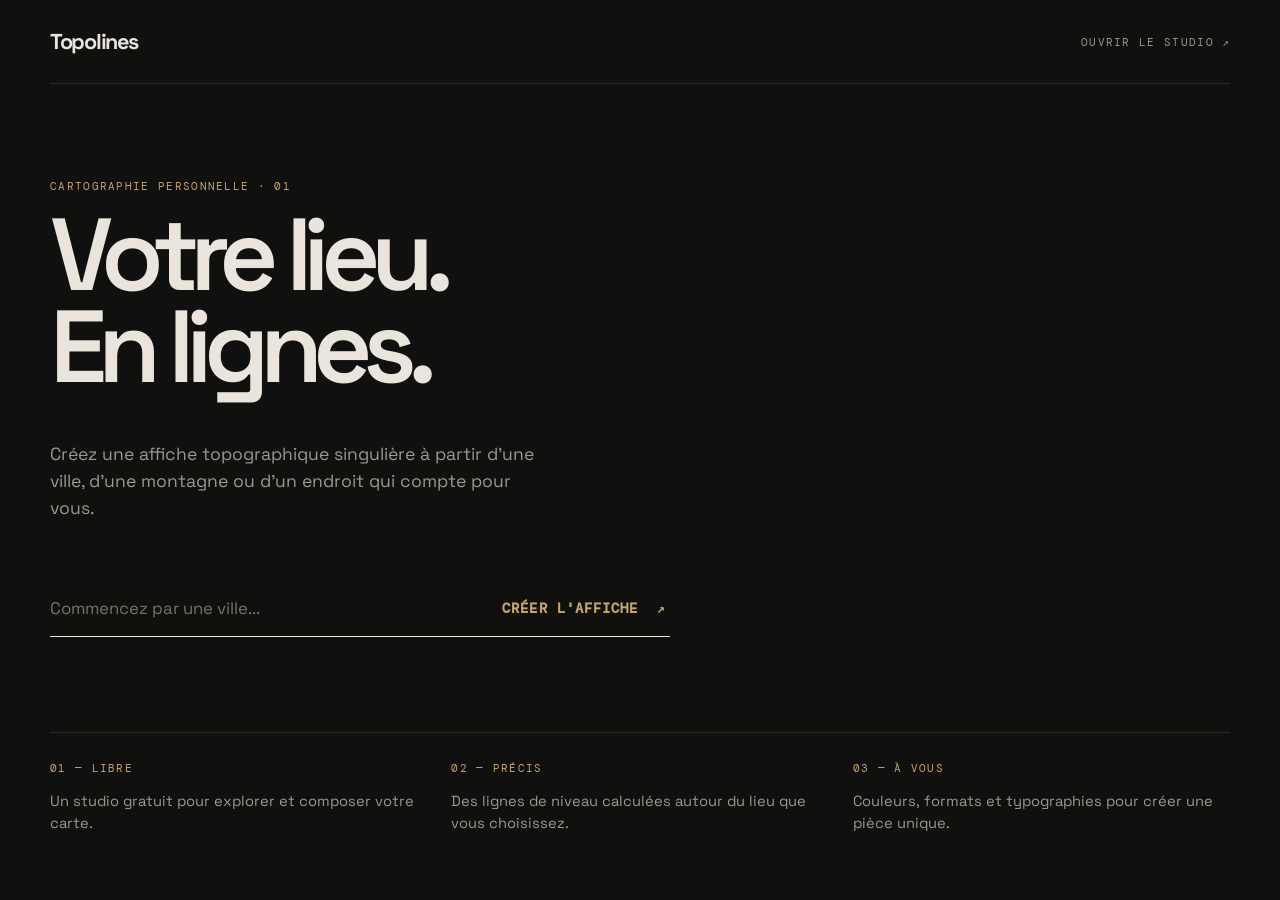
==== beta.html @ d88d8fa9 "Nouvelles fonctions, SEO Ajout de la fonction Routes et Fleuves pour de nouvelles cartes Ajout de c" ====
<!doctype html>
<html lang="fr">
<head>
    <meta charset="utf-8">
    <meta name="viewport" content="width=device-width, initial-scale=1">
    <title>Topolines — Créez une affiche topographique unique</title>
    <meta name="description" content="Créez gratuitement une affiche topographique personnalisée de votre ville, montagne ou lieu préféré avec Topolines.">
    <meta name="keywords" content="affiche topographique gratuite, carte topographique, lignes de niveau, poster montagne, Topolines">
    <meta name="robots" content="index, follow">
    <link rel="canonical" href="https://topolines.tech/beta.html">
    <meta property="og:type" content="website">
    <meta property="og:title" content="Topolines — Votre lieu, en lignes topographiques">
    <meta property="og:description" content="Transformez un lieu qui compte en affiche topographique éditoriale, gratuitement.">
    <meta property="og:url" content="https://topolines.tech/beta.html">
    <meta name="twitter:card" content="summary_large_image">
    <script type="application/ld+json">
    {
      "@context": "https://schema.org",
      "@type": "WebApplication",
      "name": "Topolines",
      "url": "https://topolines.tech/",
      "description": "Studio gratuit pour créer des affiches topographiques personnalisées.",
      "applicationCategory": "DesignApplication",
      "operatingSystem": "Any",
      "offers": { "@type": "Offer", "price": "0", "priceCurrency": "EUR" }
    }
    </script>
    <link rel="preconnect" href="https://fonts.googleapis.com">
    <link rel="preconnect" href="https://fonts.gstatic.com" crossorigin>
    <link href="https://fonts.googleapis.com/css2?family=DM+Mono:wght@400;500&family=Space+Grotesk:wght@400;500;600;700&display=swap" rel="stylesheet">
    <style>
        :root { color-scheme: dark; --ink: #10100f; --paper: #e9e5dc; --muted: #9c988e; --gold: #c6a66a; }
        * { box-sizing: border-box; }
        body { margin: 0; min-height: 100vh; color: var(--paper); background: var(--ink); font-family: "Space Grotesk", sans-serif; }
        main { width: min(1180px, calc(100% - 48px)); margin: auto; }
        header { padding: 28px 0; display: flex; justify-content: space-between; align-items: center; border-bottom: 1px solid #2b2a26; }
        .logo { color: var(--paper); text-decoration: none; font-size: 1.35rem; font-weight: 700; letter-spacing: -.06em; }
        .eyebrow, .mono { font-family: "DM Mono", monospace; text-transform: uppercase; letter-spacing: .12em; font-size: .68rem; }
        .eyebrow { color: var(--gold); }
        .hero { min-height: 72vh; display: grid; align-content: center; padding: 90px 0; max-width: 860px; }
        h1 { margin: 16px 0 30px; max-width: 820px; font-size: clamp(3.2rem, 8vw, 7.5rem); line-height: .9; letter-spacing: -.09em; font-weight: 600; }
        .intro { max-width: 490px; color: var(--muted); font-size: 1.1rem; line-height: 1.55; }
        form { display: flex; max-width: 620px; margin-top: 40px; border-bottom: 1px solid var(--paper); }
        input { min-width: 0; flex: 1; border: 0; outline: 0; padding: 17px 0; color: var(--paper); background: transparent; font: inherit; font-size: 1.05rem; }
        input::placeholder { color: #77736b; }
        button { border: 0; padding: 0 4px 0 20px; color: var(--gold); background: transparent; font: 600 .85rem "DM Mono", monospace; text-transform: uppercase; letter-spacing: .08em; cursor: pointer; }
        .details { display: grid; grid-template-columns: repeat(3, 1fr); gap: 24px; padding: 28px 0 48px; border-top: 1px solid #2b2a26; }
        .details p { color: var(--muted); line-height: 1.5; font-size: .92rem; }
        @media (max-width: 650px) { main { width: min(100% - 32px, 1180px); } .hero { min-height: 70vh; padding: 60px 0; } .details { grid-template-columns: 1fr; gap: 8px; } }
    </style>
</head>
<body>
    <main>
        <header>
            <a class="logo" href="beta.html" aria-label="Topolines, accueil">Topolines</a>
            <a class="mono" href="index.html" style="color:var(--muted);text-decoration:none">Ouvrir le studio ↗</a>
        </header>
        <section class="hero">
            <div class="eyebrow">Cartographie personnelle · 01</div>
            <h1>Votre lieu.<br>En lignes.</h1>
            <p class="intro">Créez une affiche topographique singulière à partir d'une ville, d'une montagne ou d'un endroit qui compte pour vous.</p>
            <form id="place-form" action="index.html" method="get">
                <input name="ville" id="place" type="search" placeholder="Commencez par une ville..." autocomplete="address-level2" required>
                <button type="submit">Créer l'affiche&nbsp; ↗</button>
            </form>
        </section>
        <section class="details" aria-label="Pourquoi Topolines">
            <div><div class="eyebrow">01 — Libre</div><p>Un studio gratuit pour explorer et composer votre carte.</p></div>
            <div><div class="eyebrow">02 — Précis</div><p>Des lignes de niveau calculées autour du lieu que vous choisissez.</p></div>
            <div><div class="eyebrow">03 — À vous</div><p>Couleurs, formats et typographies pour créer une pièce unique.</p></div>
        </section>
    </main>
</body>
</html>
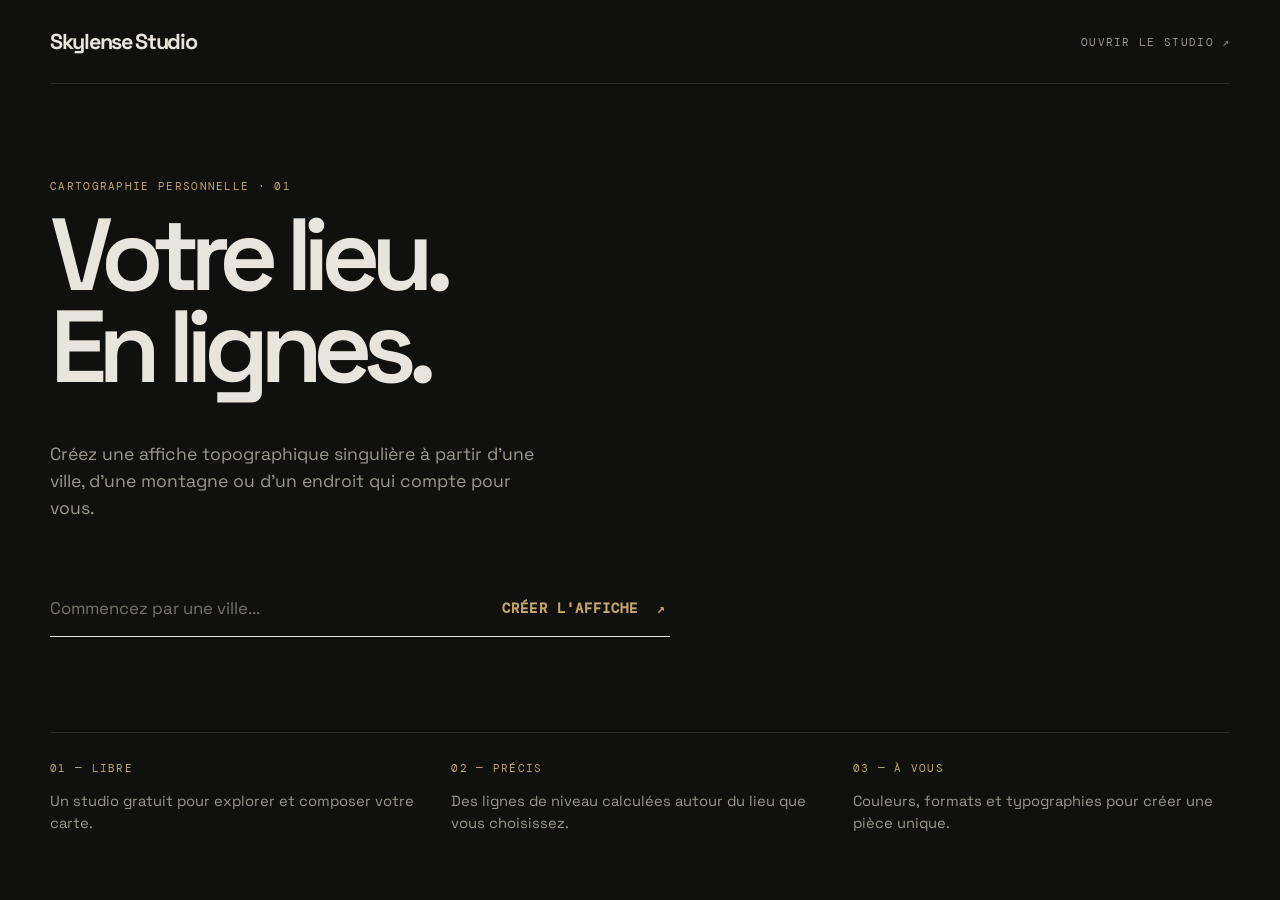
==== commit bad1444d: "mentions légales et changement de nom" ====
--- a/beta.html
+++ b/beta.html
@@ -1,74 +1,74 @@
-<!doctype html>
-<html lang="fr">
-<head>
-    <meta charset="utf-8">
-    <meta name="viewport" content="width=device-width, initial-scale=1">
-    <title>Topolines — Créez une affiche topographique unique</title>
-    <meta name="description" content="Créez gratuitement une affiche topographique personnalisée de votre ville, montagne ou lieu préféré avec Topolines.">
-    <meta name="keywords" content="affiche topographique gratuite, carte topographique, lignes de niveau, poster montagne, Topolines">
-    <meta name="robots" content="index, follow">
-    <link rel="canonical" href="https://topolines.tech/beta.html">
-    <meta property="og:type" content="website">
-    <meta property="og:title" content="Topolines — Votre lieu, en lignes topographiques">
-    <meta property="og:description" content="Transformez un lieu qui compte en affiche topographique éditoriale, gratuitement.">
-    <meta property="og:url" content="https://topolines.tech/beta.html">
-    <meta name="twitter:card" content="summary_large_image">
-    <script type="application/ld+json">
-    {
-      "@context": "https://schema.org",
-      "@type": "WebApplication",
-      "name": "Topolines",
-      "url": "https://topolines.tech/",
-      "description": "Studio gratuit pour créer des affiches topographiques personnalisées.",
-      "applicationCategory": "DesignApplication",
-      "operatingSystem": "Any",
-      "offers": { "@type": "Offer", "price": "0", "priceCurrency": "EUR" }
-    }
-    </script>
-    <link rel="preconnect" href="https://fonts.googleapis.com">
-    <link rel="preconnect" href="https://fonts.gstatic.com" crossorigin>
-    <link href="https://fonts.googleapis.com/css2?family=DM+Mono:wght@400;500&family=Space+Grotesk:wght@400;500;600;700&display=swap" rel="stylesheet">
-    <style>
-        :root { color-scheme: dark; --ink: #10100f; --paper: #e9e5dc; --muted: #9c988e; --gold: #c6a66a; }
-        * { box-sizing: border-box; }
-        body { margin: 0; min-height: 100vh; color: var(--paper); background: var(--ink); font-family: "Space Grotesk", sans-serif; }
-        main { width: min(1180px, calc(100% - 48px)); margin: auto; }
-        header { padding: 28px 0; display: flex; justify-content: space-between; align-items: center; border-bottom: 1px solid #2b2a26; }
-        .logo { color: var(--paper); text-decoration: none; font-size: 1.35rem; font-weight: 700; letter-spacing: -.06em; }
-        .eyebrow, .mono { font-family: "DM Mono", monospace; text-transform: uppercase; letter-spacing: .12em; font-size: .68rem; }
-        .eyebrow { color: var(--gold); }
-        .hero { min-height: 72vh; display: grid; align-content: center; padding: 90px 0; max-width: 860px; }
-        h1 { margin: 16px 0 30px; max-width: 820px; font-size: clamp(3.2rem, 8vw, 7.5rem); line-height: .9; letter-spacing: -.09em; font-weight: 600; }
-        .intro { max-width: 490px; color: var(--muted); font-size: 1.1rem; line-height: 1.55; }
-        form { display: flex; max-width: 620px; margin-top: 40px; border-bottom: 1px solid var(--paper); }
-        input { min-width: 0; flex: 1; border: 0; outline: 0; padding: 17px 0; color: var(--paper); background: transparent; font: inherit; font-size: 1.05rem; }
-        input::placeholder { color: #77736b; }
-        button { border: 0; padding: 0 4px 0 20px; color: var(--gold); background: transparent; font: 600 .85rem "DM Mono", monospace; text-transform: uppercase; letter-spacing: .08em; cursor: pointer; }
-        .details { display: grid; grid-template-columns: repeat(3, 1fr); gap: 24px; padding: 28px 0 48px; border-top: 1px solid #2b2a26; }
-        .details p { color: var(--muted); line-height: 1.5; font-size: .92rem; }
-        @media (max-width: 650px) { main { width: min(100% - 32px, 1180px); } .hero { min-height: 70vh; padding: 60px 0; } .details { grid-template-columns: 1fr; gap: 8px; } }
-    </style>
-</head>
-<body>
-    <main>
-        <header>
-            <a class="logo" href="beta.html" aria-label="Topolines, accueil">Topolines</a>
-            <a class="mono" href="index.html" style="color:var(--muted);text-decoration:none">Ouvrir le studio ↗</a>
-        </header>
-        <section class="hero">
-            <div class="eyebrow">Cartographie personnelle · 01</div>
-            <h1>Votre lieu.<br>En lignes.</h1>
-            <p class="intro">Créez une affiche topographique singulière à partir d'une ville, d'une montagne ou d'un endroit qui compte pour vous.</p>
-            <form id="place-form" action="index.html" method="get">
-                <input name="ville" id="place" type="search" placeholder="Commencez par une ville..." autocomplete="address-level2" required>
-                <button type="submit">Créer l'affiche&nbsp; ↗</button>
-            </form>
-        </section>
-        <section class="details" aria-label="Pourquoi Topolines">
-            <div><div class="eyebrow">01 — Libre</div><p>Un studio gratuit pour explorer et composer votre carte.</p></div>
-            <div><div class="eyebrow">02 — Précis</div><p>Des lignes de niveau calculées autour du lieu que vous choisissez.</p></div>
-            <div><div class="eyebrow">03 — À vous</div><p>Couleurs, formats et typographies pour créer une pièce unique.</p></div>
-        </section>
-    </main>
-</body>
-</html>
+<!doctype html>
+<html lang="fr">
+<head>
+    <meta charset="utf-8">
+    <meta name="viewport" content="width=device-width, initial-scale=1">
+    <title>Skylense Studio — Créez une affiche topographique unique</title>
+    <meta name="description" content="Créez gratuitement une affiche topographique personnalisée de votre ville, montagne ou lieu préféré avec Skylense Studio.">
+    <meta name="keywords" content="affiche topographique gratuite, carte topographique, lignes de niveau, poster montagne, Skylense Studio">
+    <meta name="robots" content="index, follow">
+    <link rel="canonical" href="https://studio.skylense.app/beta.html">
+    <meta property="og:type" content="website">
+    <meta property="og:title" content="Skylense Studio — Votre lieu, en lignes topographiques">
+    <meta property="og:description" content="Transformez un lieu qui compte en affiche topographique éditoriale, gratuitement.">
+    <meta property="og:url" content="https://studio.skylense.app/beta.html">
+    <meta name="twitter:card" content="summary_large_image">
+    <script type="application/ld+json">
+    {
+      "@context": "https://schema.org",
+      "@type": "WebApplication",
+      "name": "Skylense Studio",
+      "url": "https://studio.skylense.app/",
+      "description": "Studio gratuit pour créer des affiches topographiques personnalisées.",
+      "applicationCategory": "DesignApplication",
+      "operatingSystem": "Any",
+      "offers": { "@type": "Offer", "price": "0", "priceCurrency": "EUR" }
+    }
+    </script>
+    <link rel="preconnect" href="https://fonts.googleapis.com">
+    <link rel="preconnect" href="https://fonts.gstatic.com" crossorigin>
+    <link href="https://fonts.googleapis.com/css2?family=DM+Mono:wght@400;500&family=Space+Grotesk:wght@400;500;600;700&display=swap" rel="stylesheet">
+    <style>
+        :root { color-scheme: dark; --ink: #10100f; --paper: #e9e5dc; --muted: #9c988e; --gold: #c6a66a; }
+        * { box-sizing: border-box; }
+        body { margin: 0; min-height: 100vh; color: var(--paper); background: var(--ink); font-family: "Space Grotesk", sans-serif; }
+        main { width: min(1180px, calc(100% - 48px)); margin: auto; }
+        header { padding: 28px 0; display: flex; justify-content: space-between; align-items: center; border-bottom: 1px solid #2b2a26; }
+        .logo { color: var(--paper); text-decoration: none; font-size: 1.35rem; font-weight: 700; letter-spacing: -.06em; }
+        .eyebrow, .mono { font-family: "DM Mono", monospace; text-transform: uppercase; letter-spacing: .12em; font-size: .68rem; }
+        .eyebrow { color: var(--gold); }
+        .hero { min-height: 72vh; display: grid; align-content: center; padding: 90px 0; max-width: 860px; }
+        h1 { margin: 16px 0 30px; max-width: 820px; font-size: clamp(3.2rem, 8vw, 7.5rem); line-height: .9; letter-spacing: -.09em; font-weight: 600; }
+        .intro { max-width: 490px; color: var(--muted); font-size: 1.1rem; line-height: 1.55; }
+        form { display: flex; max-width: 620px; margin-top: 40px; border-bottom: 1px solid var(--paper); }
+        input { min-width: 0; flex: 1; border: 0; outline: 0; padding: 17px 0; color: var(--paper); background: transparent; font: inherit; font-size: 1.05rem; }
+        input::placeholder { color: #77736b; }
+        button { border: 0; padding: 0 4px 0 20px; color: var(--gold); background: transparent; font: 600 .85rem "DM Mono", monospace; text-transform: uppercase; letter-spacing: .08em; cursor: pointer; }
+        .details { display: grid; grid-template-columns: repeat(3, 1fr); gap: 24px; padding: 28px 0 48px; border-top: 1px solid #2b2a26; }
+        .details p { color: var(--muted); line-height: 1.5; font-size: .92rem; }
+        @media (max-width: 650px) { main { width: min(100% - 32px, 1180px); } .hero { min-height: 70vh; padding: 60px 0; } .details { grid-template-columns: 1fr; gap: 8px; } }
+    </style>
+</head>
+<body>
+    <main>
+        <header>
+            <a class="logo" href="beta.html" aria-label="Skylense Studio, accueil">Skylense Studio</a>
+            <a class="mono" href="index.html" style="color:var(--muted);text-decoration:none">Ouvrir le studio ↗</a>
+        </header>
+        <section class="hero">
+            <div class="eyebrow">Cartographie personnelle · 01</div>
+            <h1>Votre lieu.<br>En lignes.</h1>
+            <p class="intro">Créez une affiche topographique singulière à partir d'une ville, d'une montagne ou d'un endroit qui compte pour vous.</p>
+            <form id="place-form" action="index.html" method="get">
+                <input name="ville" id="place" type="search" placeholder="Commencez par une ville..." autocomplete="address-level2" required>
+                <button type="submit">Créer l'affiche&nbsp; ↗</button>
+            </form>
+        </section>
+        <section class="details" aria-label="Pourquoi Skylense Studio">
+            <div><div class="eyebrow">01 — Libre</div><p>Un studio gratuit pour explorer et composer votre carte.</p></div>
+            <div><div class="eyebrow">02 — Précis</div><p>Des lignes de niveau calculées autour du lieu que vous choisissez.</p></div>
+            <div><div class="eyebrow">03 — À vous</div><p>Couleurs, formats et typographies pour créer une pièce unique.</p></div>
+        </section>
+    </main>
+</body>
+</html>
